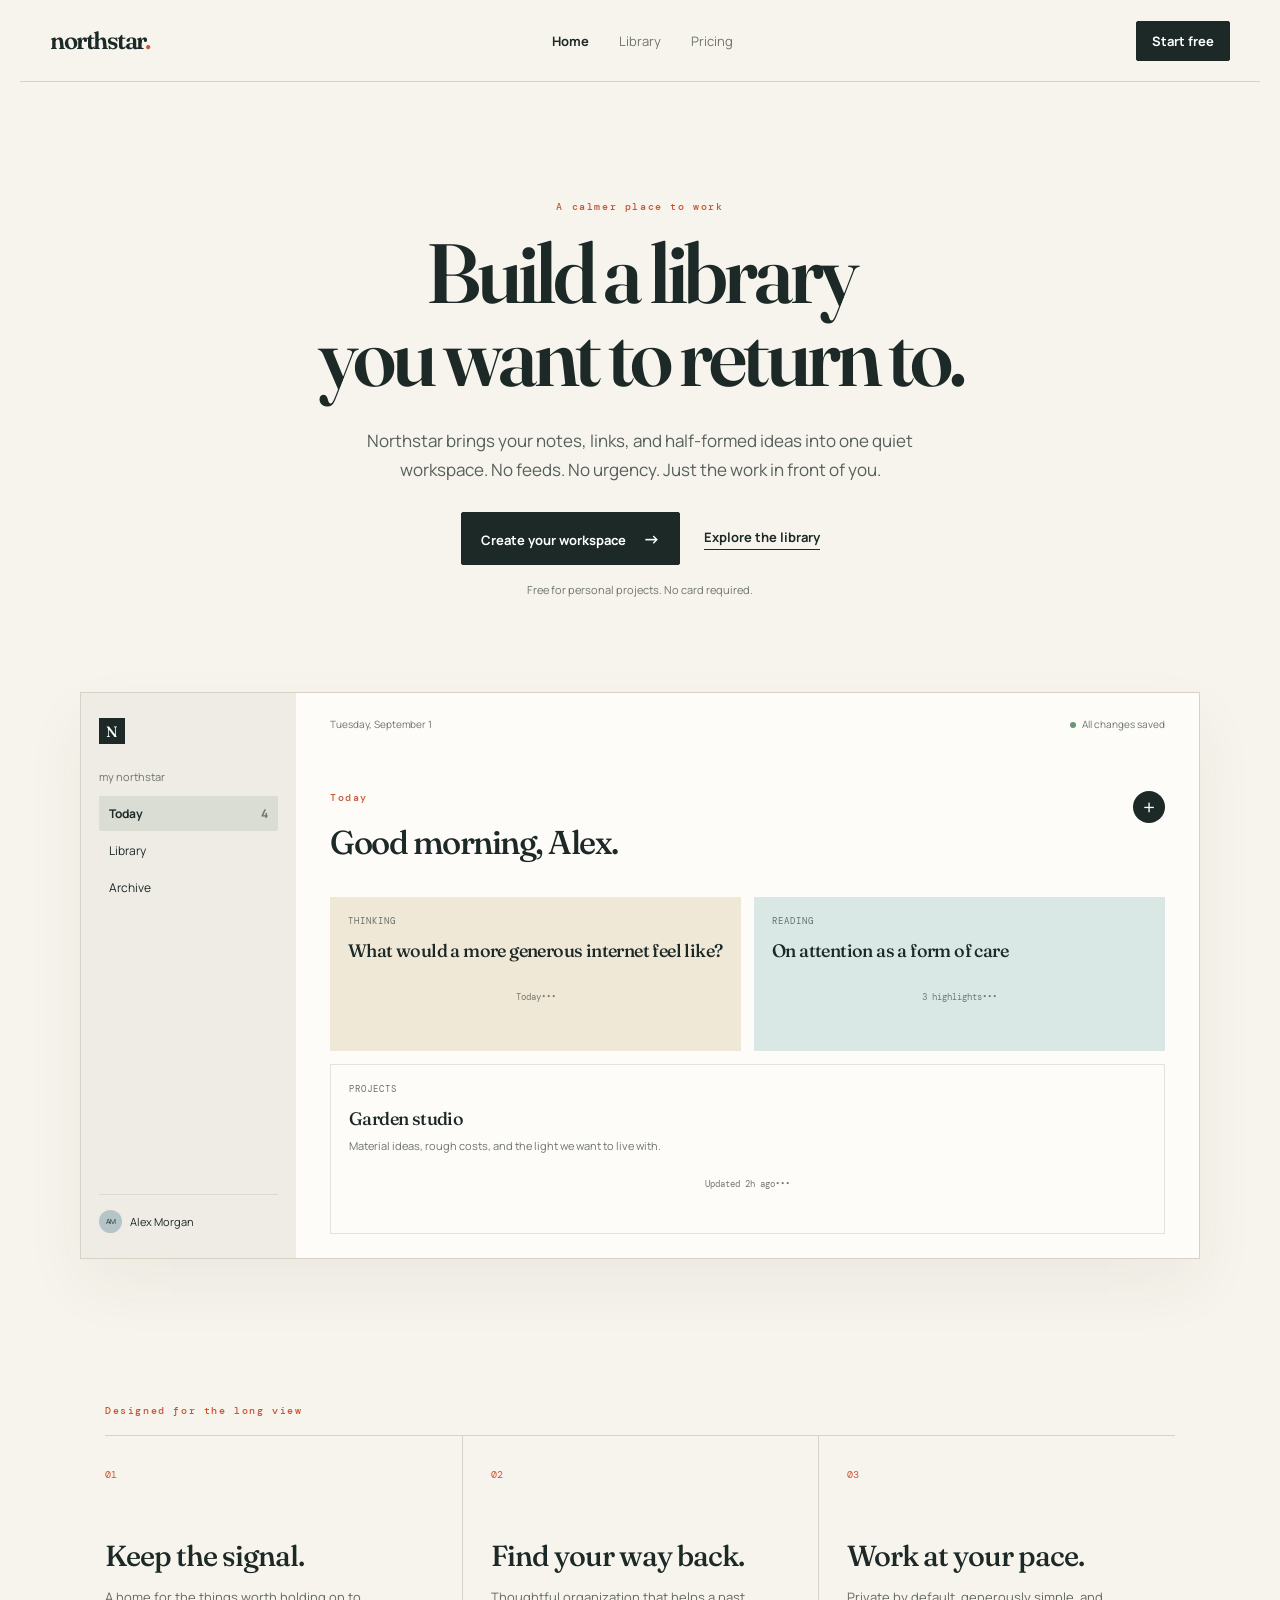
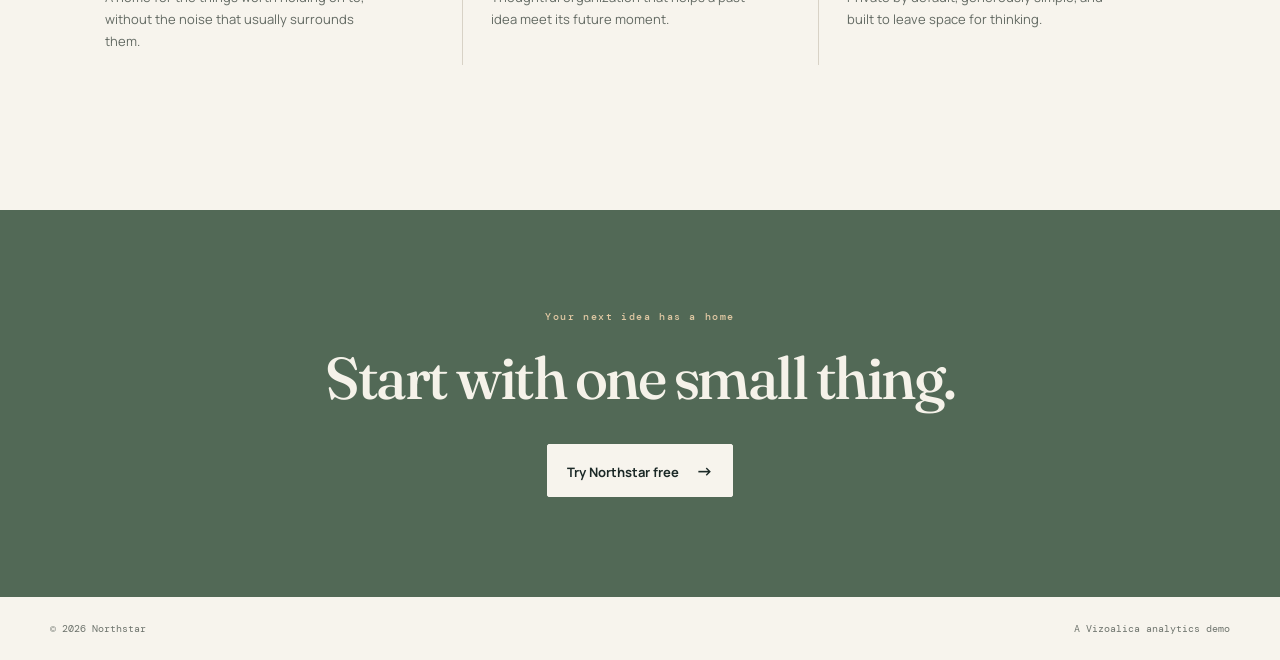
==== index.html @ 741818e5 "feat: add analytics demo site" ====
<!doctype html>
<html lang="en">
  <head>
    <meta charset="UTF-8" />
    <meta name="viewport" content="width=device-width, initial-scale=1.0" />
    <meta name="description" content="A product analytics demo site for Vizoalica." />
    <title>Northstar | Make room for what matters</title>
    <link rel="stylesheet" href="styles.css" />
    <script defer src="app.js"></script>
  </head>
  <body>
    <header class="site-header">
      <a class="wordmark" href="index.html" aria-label="Northstar home">northstar<span>.</span></a>
      <nav aria-label="Primary navigation">
        <a class="active" href="index.html">Home</a>
        <a href="library.html">Library</a>
        <a href="pricing.html">Pricing</a>
      </nav>
      <button class="button button-small" data-track="header_started" data-plan="starter">Start free</button>
    </header>

    <main>
      <section class="hero">
        <p class="eyebrow">A calmer place to work</p>
        <h1>Build a library<br />you want to return to.</h1>
        <p class="hero-copy">Northstar brings your notes, links, and half-formed ideas into one quiet workspace. No feeds. No urgency. Just the work in front of you.</p>
        <div class="hero-actions">
          <button class="button" data-track="hero_started" data-plan="starter">Create your workspace <span>→</span></button>
          <a class="text-link" href="library.html" data-track="hero_library_viewed">Explore the library</a>
        </div>
        <p class="microcopy">Free for personal projects. No card required.</p>
      </section>

      <section class="workspace-preview" aria-label="Northstar workspace preview">
        <aside>
          <div class="preview-mark">N</div>
          <p class="preview-title">my northstar</p>
          <a class="selected" href="#today">Today <span>4</span></a>
          <a href="#library">Library</a>
          <a href="#archive">Archive</a>
          <div class="sidebar-bottom"><span class="avatar">AM</span><span>Alex Morgan</span></div>
        </aside>
        <div class="preview-content">
          <div class="preview-topbar"><span>Tuesday, September 1</span><span class="online-dot">All changes saved</span></div>
          <div class="preview-heading"><div><p class="eyebrow">Today</p><h2>Good morning, Alex.</h2></div><button class="round-button" data-track="preview_new_note" aria-label="Create a new note">+</button></div>
          <div class="note-grid">
            <article class="note note-sand"><p class="note-label">THINKING</p><h3>What would a more generous internet feel like?</h3><footer><span>Today</span><span>•••</span></footer></article>
            <article class="note note-blue"><p class="note-label">READING</p><h3>On attention as a form of care</h3><footer><span>3 highlights</span><span>•••</span></footer></article>
            <article class="note note-white"><p class="note-label">PROJECTS</p><h3>Garden studio</h3><p class="note-body">Material ideas, rough costs, and the light we want to live with.</p><footer><span>Updated 2h ago</span><span>•••</span></footer></article>
          </div>
        </div>
      </section>

      <section class="principles">
        <p class="eyebrow">Designed for the long view</p>
        <div class="principle-grid">
          <article><span>01</span><h2>Keep the signal.</h2><p>A home for the things worth holding on to, without the noise that usually surrounds them.</p></article>
          <article><span>02</span><h2>Find your way back.</h2><p>Thoughtful organization that helps a past idea meet its future moment.</p></article>
          <article><span>03</span><h2>Work at your pace.</h2><p>Private by default, generously simple, and built to leave space for thinking.</p></article>
        </div>
      </section>

      <section class="closing-callout">
        <p class="eyebrow">Your next idea has a home</p>
        <h2>Start with one small thing.</h2>
        <button class="button button-light" data-track="closing_started" data-plan="starter">Try Northstar free <span>→</span></button>
      </section>
    </main>

    <footer><span>© 2026 Northstar</span><span>A Vizoalica analytics demo</span></footer>
    <dialog id="signup-dialog"><button class="dialog-close" aria-label="Close">×</button><p class="eyebrow">WELCOME IN</p><h2>Make this space yours.</h2><p>Choose a plan to continue exploring the Northstar workspace.</p><a class="button" href="pricing.html" data-track="signup_pricing_opened">View plans <span>→</span></a></dialog>
  </body>
</html>
---- styles.css ----
@import url('https://fonts.googleapis.com/css2?family=DM+Mono:wght@400;500&family=Fraunces:opsz,wght@9..144,500;9..144,600&family=Manrope:wght@400;500;600;700&display=swap');

:root { --ink:#1c2927; --paper:#f7f4ed; --sand:#e9dfca; --moss:#526956; --orange:#c85534; --line:#d8d2c6; --muted:#6e746d; }
* { box-sizing:border-box; }
body { margin:0; background:var(--paper); color:var(--ink); font-family:Manrope,Arial,sans-serif; }
a { color:inherit; text-decoration:none; } button,input { font:inherit; } button { cursor:pointer; }
.site-header { height:82px; display:flex; align-items:center; justify-content:space-between; max-width:1240px; padding:0 30px; margin:auto; border-bottom:1px solid var(--line); }
.wordmark { font-family:Fraunces,serif; font-size:24px; font-weight:600; letter-spacing:-1.5px; }.wordmark span { color:var(--orange); }.site-header nav { display:flex; gap:30px; font-size:13px; }.site-header nav a { color:var(--muted); }.site-header nav a.active { color:var(--ink); font-weight:700; }
.button { border:1px solid var(--ink); padding:14px 19px; background:var(--ink); color:#fff; border-radius:2px; font-size:13px; font-weight:700; transition:transform .2s, background .2s; }.button:hover { transform:translateY(-2px); background:#33403e; }.button span { margin-left:14px; font-size:17px; }.button-small { padding:10px 15px; }.button-light { background:var(--paper); color:var(--ink); border-color:var(--paper); }.button-outline { background:transparent; color:var(--ink); }.button-outline:hover { background:var(--ink); color:#fff; }
.hero { max-width:870px; margin:0 auto; text-align:center; padding:118px 25px 95px; }.eyebrow { color:var(--orange); font-size:10px; font-family:"DM Mono",monospace; font-weight:500; letter-spacing:1.6px; margin:0 0 18px; }.hero h1,.library-intro h1,.pricing-intro h1 { font:600 clamp(48px,7vw,84px)/.99 Fraunces,serif; letter-spacing:-4px; margin:0; }.hero-copy { max-width:590px; margin:30px auto 27px; color:#56605b; font-size:17px; line-height:1.7; }.hero-actions { display:flex; gap:24px; align-items:center; justify-content:center; }.text-link { border-bottom:1px solid var(--ink); padding-bottom:3px; font-size:13px; font-weight:700; }.microcopy { margin:17px 0 0; color:var(--muted); font-size:11px; }
.workspace-preview { display:grid; grid-template-columns:215px 1fr; max-width:1120px; min-height:505px; margin:0 auto 145px; background:#fdfcf9; border:1px solid var(--line); box-shadow:0 26px 60px #2e33250e; }.workspace-preview aside { background:#eeece5; padding:25px 18px; display:flex; flex-direction:column; }.preview-mark { background:var(--ink); color:#fff; width:26px; height:26px; display:grid; place-items:center; font:500 15px Fraunces,serif; margin-bottom:25px; }.preview-title { font-size:11px; color:var(--muted); margin:0 0 12px; }.workspace-preview aside a { padding:9px 10px; font-size:12px; border-radius:2px; margin-bottom:2px; }.workspace-preview aside a.selected { background:#d9ddd4; font-weight:700; }.workspace-preview aside a span { float:right; color:var(--muted); }.sidebar-bottom { border-top:1px solid #ddd9d0; margin-top:auto; padding-top:15px; font-size:11px; display:flex; gap:8px; align-items:center; }.avatar { background:#b5c4c6; width:23px; height:23px; border-radius:50%; display:grid; place-items:center; font-size:7px; }
.preview-content { padding:24px 34px; }.preview-topbar { display:flex; justify-content:space-between; color:var(--muted); font-size:10px; }.online-dot:before { content:""; display:inline-block; width:6px; height:6px; margin-right:6px; border-radius:50%; background:#6b9574; }.preview-heading { margin-top:60px; display:flex; justify-content:space-between; align-items:start; }.preview-heading h2 { font:500 33px Fraunces,serif; letter-spacing:-1.5px; margin:0; }.round-button { width:32px; height:32px; border-radius:50%; border:0; background:var(--ink); color:#fff; font-size:21px; }.note-grid { display:grid; grid-template-columns:1fr 1fr; gap:13px; margin-top:35px; }.note { min-height:154px; padding:18px; display:flex; flex-direction:column; }.note-white { grid-column:span 2; min-height:124px; border:1px solid #e5e2da; }.note-sand { background:#f0e8d7; }.note-blue { background:#d9e8e5; }.note-label,.library-card p { color:#697069; font:9px "DM Mono",monospace; letter-spacing:1px; margin:0 0 13px; }.note h3 { font:500 18px/1.2 Fraunces,serif; letter-spacing:-.6px; margin:0; }.note-body { color:var(--muted); font-size:11px; margin:8px 0 0; }.note footer { display:flex; justify-content:space-between; margin-top:auto; color:#737872; font-size:9px; }
.principles { max-width:1120px; margin:0 auto 145px; padding:0 25px; }.principle-grid { display:grid; grid-template-columns:repeat(3,1fr); border-top:1px solid var(--line); }.principle-grid article { padding:25px 28px 0 0; }.principle-grid article+article { padding-left:28px; border-left:1px solid var(--line); }.principle-grid span { font:10px "DM Mono",monospace; color:var(--orange); }.principle-grid h2 { font:500 29px Fraunces,serif; margin:55px 0 12px; letter-spacing:-1px; }.principle-grid p { color:#626962; font-size:13px; line-height:1.7; max-width:260px; }.closing-callout { text-align:center; padding:100px 25px; background:var(--moss); color:#f5f2e9; }.closing-callout h2 { font:500 clamp(37px,5vw,59px) Fraunces,serif; letter-spacing:-2.5px; margin:0 0 30px; }.closing-callout .eyebrow { color:#e1c9a4; } footer { max-width:1240px; margin:auto; padding:25px 30px; display:flex; justify-content:space-between; color:var(--muted); font:10px "DM Mono",monospace; }
.library-page,.pricing-page { max-width:1120px; margin:auto; padding:100px 25px 125px; }.library-intro,.pricing-intro { max-width:680px; }.library-intro>p:last-child,.pricing-intro>p:last-of-type { color:var(--muted); margin:22px 0 0; line-height:1.7; }.library-tools { margin-top:73px; padding:16px 0; border-block:1px solid var(--line); display:flex; justify-content:space-between; align-items:center; gap:20px; }.library-tools label { color:var(--muted); font:11px "DM Mono",monospace; }.library-tools input { display:block; margin-top:6px; width:220px; padding:8px 0; border:0; border-bottom:1px solid var(--ink); background:transparent; outline:0; font-size:12px; }.filter-group { display:flex; gap:7px; flex-wrap:wrap; }.filter,.billing-toggle button { border:0; background:transparent; padding:8px 11px; color:var(--muted); font-size:11px; }.filter.active,.billing-toggle button.active { background:var(--ink); color:#fff; border-radius:2px; }.library-grid { display:grid; grid-template-columns:repeat(3,1fr); gap:13px; margin-top:35px; }.library-card { min-height:240px; padding:22px; display:flex; flex-direction:column; transition:transform .2s; }.library-card:hover { transform:translateY(-4px); }.library-card h2 { font:500 25px/1.12 Fraunces,serif; letter-spacing:-1px; margin:0; max-width:250px; }.library-card span { margin-top:auto; font-size:10px; color:var(--muted); }.card-sand { background:#e8ddc6; }.card-ink { background:#263a38; color:#f4f0e8; }.card-ink p,.card-ink span { color:#c0cec7; }.card-moss { background:#a7b8a1; }.card-paper { border:1px solid var(--line); }.card-blue { background:#c8dcdc; }.card-red { background:#d2795b; }.empty-state { text-align:center; color:var(--muted); padding:60px; }.pricing-intro { text-align:center; margin:auto; }.billing-toggle { display:inline-flex; margin-top:34px; padding:4px; background:#e7e2d7; border-radius:3px; }.billing-toggle span { color:#e3c6a1; }.pricing-grid { display:grid; grid-template-columns:repeat(3,1fr); gap:14px; margin-top:70px; }.price-card { padding:28px; min-height:400px; border:1px solid var(--line); display:flex; flex-direction:column; }.price-card.featured { background:var(--ink); color:#fff; border-color:var(--ink); }.plan-name { margin:0; font:11px "DM Mono",monospace; color:var(--muted); }.featured .plan-name { color:#b7c5bb; }.plan-name span { color:#e6bd8a; margin-left:8px; }.price-card h2 { font:500 43px Fraunces,serif; letter-spacing:-2px; margin:35px 0 8px; }.price-card h2 small { font:11px Manrope,sans-serif; letter-spacing:0; color:var(--muted); }.price-card>p:not(.plan-name) { font-size:12px; line-height:1.6; color:var(--muted); }.featured>p:not(.plan-name) { color:#c6d0c8; }.price-card ul { list-style:none; margin:23px 0 auto; padding:0; font-size:12px; line-height:2.4; }.price-card li:before { content:"✓"; color:var(--orange); margin-right:8px; }.featured .button { background:#f5f2e9; color:var(--ink); border-color:#f5f2e9; }
dialog { width:min(430px,calc(100% - 32px)); border:0; padding:38px; background:var(--paper); color:var(--ink); box-shadow:0 25px 80px #0005; }.dialog-close { position:absolute; top:11px; right:15px; border:0; background:transparent; font-size:24px; }.dialog-close+h2,dialog h2 { font:500 37px/1 Fraunces,serif; letter-spacing:-1.5px; margin:0; }dialog>p:not(.eyebrow) { color:var(--muted); font-size:13px; line-height:1.6; margin:16px 0 25px; }dialog::backdrop { background:#17242199; }
@media (max-width:700px) { .site-header { height:68px; padding:0 18px; }.site-header nav { display:none; }.hero { padding:82px 22px 70px; }.hero h1,.library-intro h1,.pricing-intro h1 { letter-spacing:-2.5px; }.hero-actions { flex-direction:column; gap:18px; }.workspace-preview { margin:0 16px 90px; grid-template-columns:1fr; }.workspace-preview aside { display:none; }.preview-content { padding:19px; }.preview-heading { margin-top:35px; }.note-grid { grid-template-columns:1fr; }.note-white { grid-column:auto; }.principles { margin-bottom:90px; }.principle-grid { grid-template-columns:1fr; }.principle-grid article { padding:25px 0; border-bottom:1px solid var(--line); }.principle-grid article+article { padding-left:0; border-left:0; }.principle-grid h2 { margin-top:28px; }.library-page,.pricing-page { padding:70px 20px 85px; }.library-tools { align-items:flex-start; flex-direction:column; }.library-grid,.pricing-grid { grid-template-columns:1fr; }.pricing-grid { margin-top:48px; }.price-card { min-height:350px; } footer { padding:20px; } }
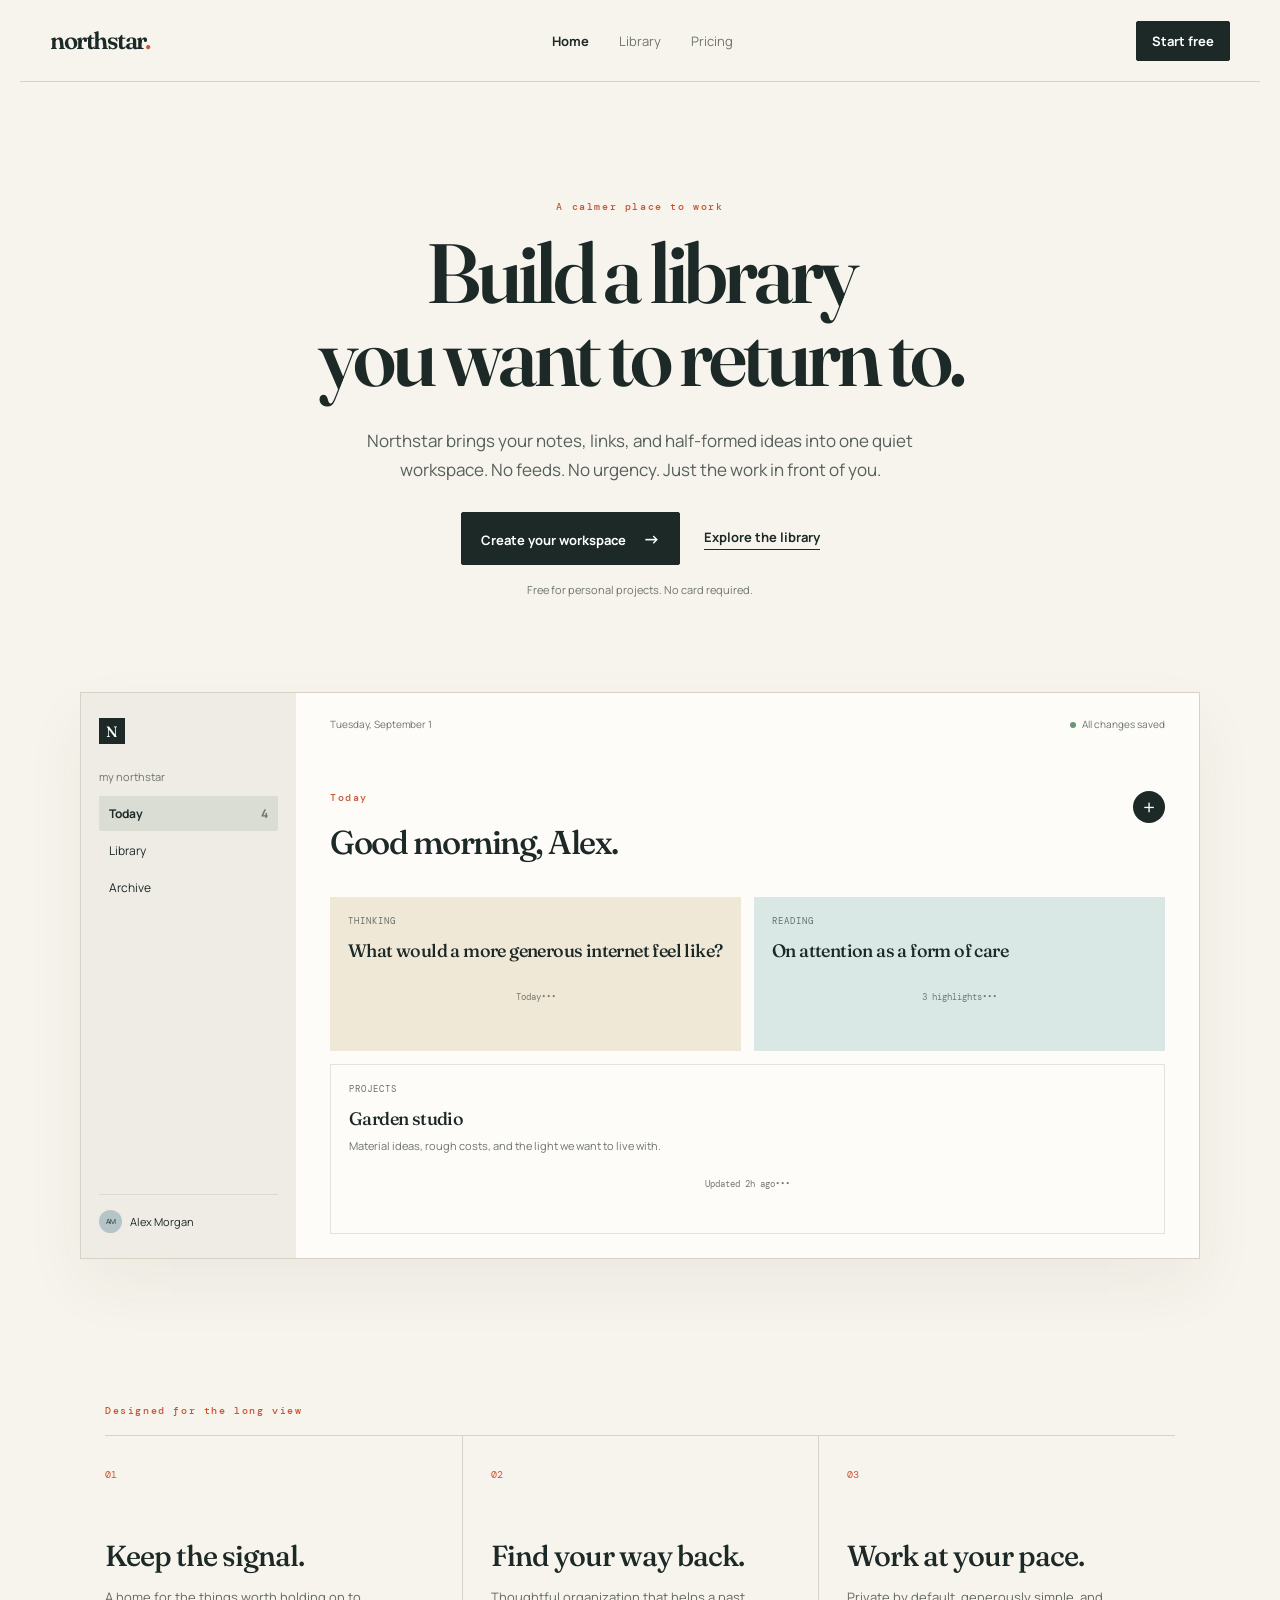
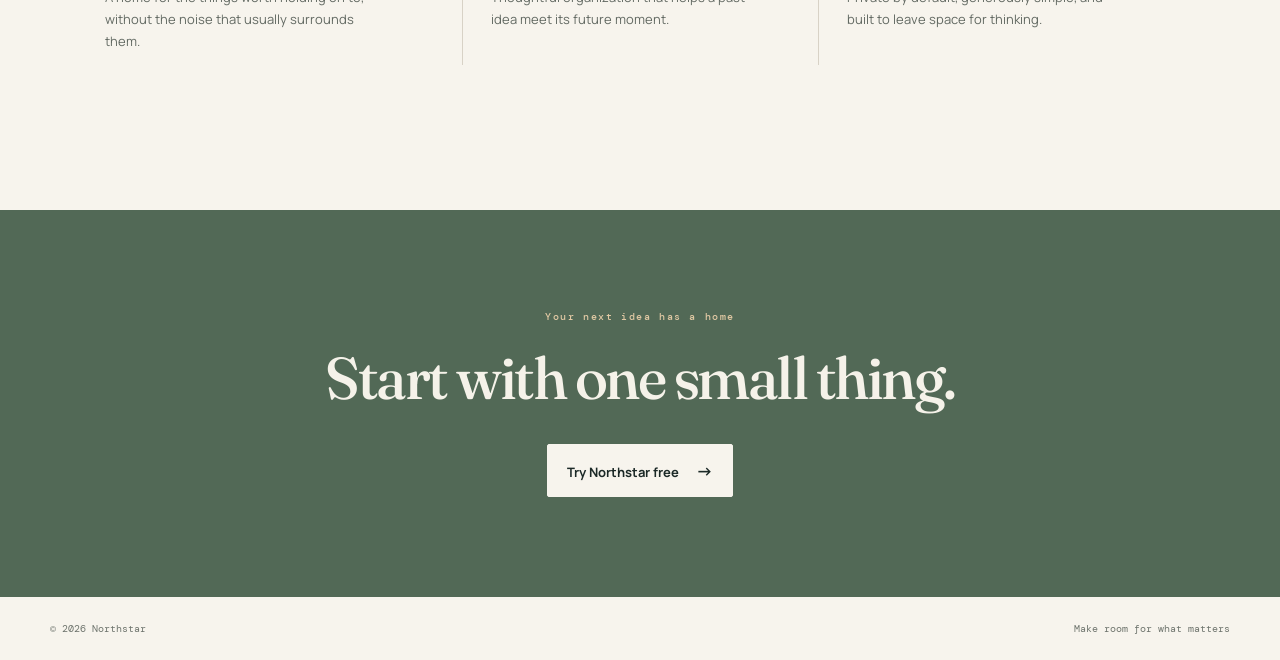
==== commit b3c93d4a: "chore: remove Vizoalica integration" ====
--- a/index.html
+++ b/index.html
@@ -3,7 +3,7 @@
   <head>
     <meta charset="UTF-8" />
     <meta name="viewport" content="width=device-width, initial-scale=1.0" />
-    <meta name="description" content="A product analytics demo site for Vizoalica." />
+    <meta name="description" content="A calmer place for notes, links, and ideas." />
     <title>Northstar | Make room for what matters</title>
     <link rel="stylesheet" href="styles.css" />
     <script defer src="app.js"></script>
@@ -16,7 +16,7 @@
         <a href="library.html">Library</a>
         <a href="pricing.html">Pricing</a>
       </nav>
-      <button class="button button-small" data-track="header_started" data-plan="starter">Start free</button>
+      <button class="button button-small" data-open-signup>Start free</button>
     </header>
 
     <main>
@@ -25,8 +25,8 @@
         <h1>Build a library<br />you want to return to.</h1>
         <p class="hero-copy">Northstar brings your notes, links, and half-formed ideas into one quiet workspace. No feeds. No urgency. Just the work in front of you.</p>
         <div class="hero-actions">
-          <button class="button" data-track="hero_started" data-plan="starter">Create your workspace <span>→</span></button>
-          <a class="text-link" href="library.html" data-track="hero_library_viewed">Explore the library</a>
+          <button class="button" data-open-signup>Create your workspace <span>→</span></button>
+          <a class="text-link" href="library.html">Explore the library</a>
         </div>
         <p class="microcopy">Free for personal projects. No card required.</p>
       </section>
@@ -42,7 +42,7 @@
         </aside>
         <div class="preview-content">
           <div class="preview-topbar"><span>Tuesday, September 1</span><span class="online-dot">All changes saved</span></div>
-          <div class="preview-heading"><div><p class="eyebrow">Today</p><h2>Good morning, Alex.</h2></div><button class="round-button" data-track="preview_new_note" aria-label="Create a new note">+</button></div>
+          <div class="preview-heading"><div><p class="eyebrow">Today</p><h2>Good morning, Alex.</h2></div><button class="round-button" data-open-signup aria-label="Create a new note">+</button></div>
           <div class="note-grid">
             <article class="note note-sand"><p class="note-label">THINKING</p><h3>What would a more generous internet feel like?</h3><footer><span>Today</span><span>•••</span></footer></article>
             <article class="note note-blue"><p class="note-label">READING</p><h3>On attention as a form of care</h3><footer><span>3 highlights</span><span>•••</span></footer></article>
@@ -63,11 +63,11 @@
       <section class="closing-callout">
         <p class="eyebrow">Your next idea has a home</p>
         <h2>Start with one small thing.</h2>
-        <button class="button button-light" data-track="closing_started" data-plan="starter">Try Northstar free <span>→</span></button>
+        <button class="button button-light" data-open-signup>Try Northstar free <span>→</span></button>
       </section>
     </main>
 
-    <footer><span>© 2026 Northstar</span><span>A Vizoalica analytics demo</span></footer>
-    <dialog id="signup-dialog"><button class="dialog-close" aria-label="Close">×</button><p class="eyebrow">WELCOME IN</p><h2>Make this space yours.</h2><p>Choose a plan to continue exploring the Northstar workspace.</p><a class="button" href="pricing.html" data-track="signup_pricing_opened">View plans <span>→</span></a></dialog>
+    <footer><span>© 2026 Northstar</span><span>Make room for what matters</span></footer>
+    <dialog id="signup-dialog"><button class="dialog-close" aria-label="Close">×</button><p class="eyebrow">WELCOME IN</p><h2>Make this space yours.</h2><p>Choose a plan to continue exploring the Northstar workspace.</p><a class="button" href="pricing.html">View plans <span>→</span></a></dialog>
   </body>
 </html>
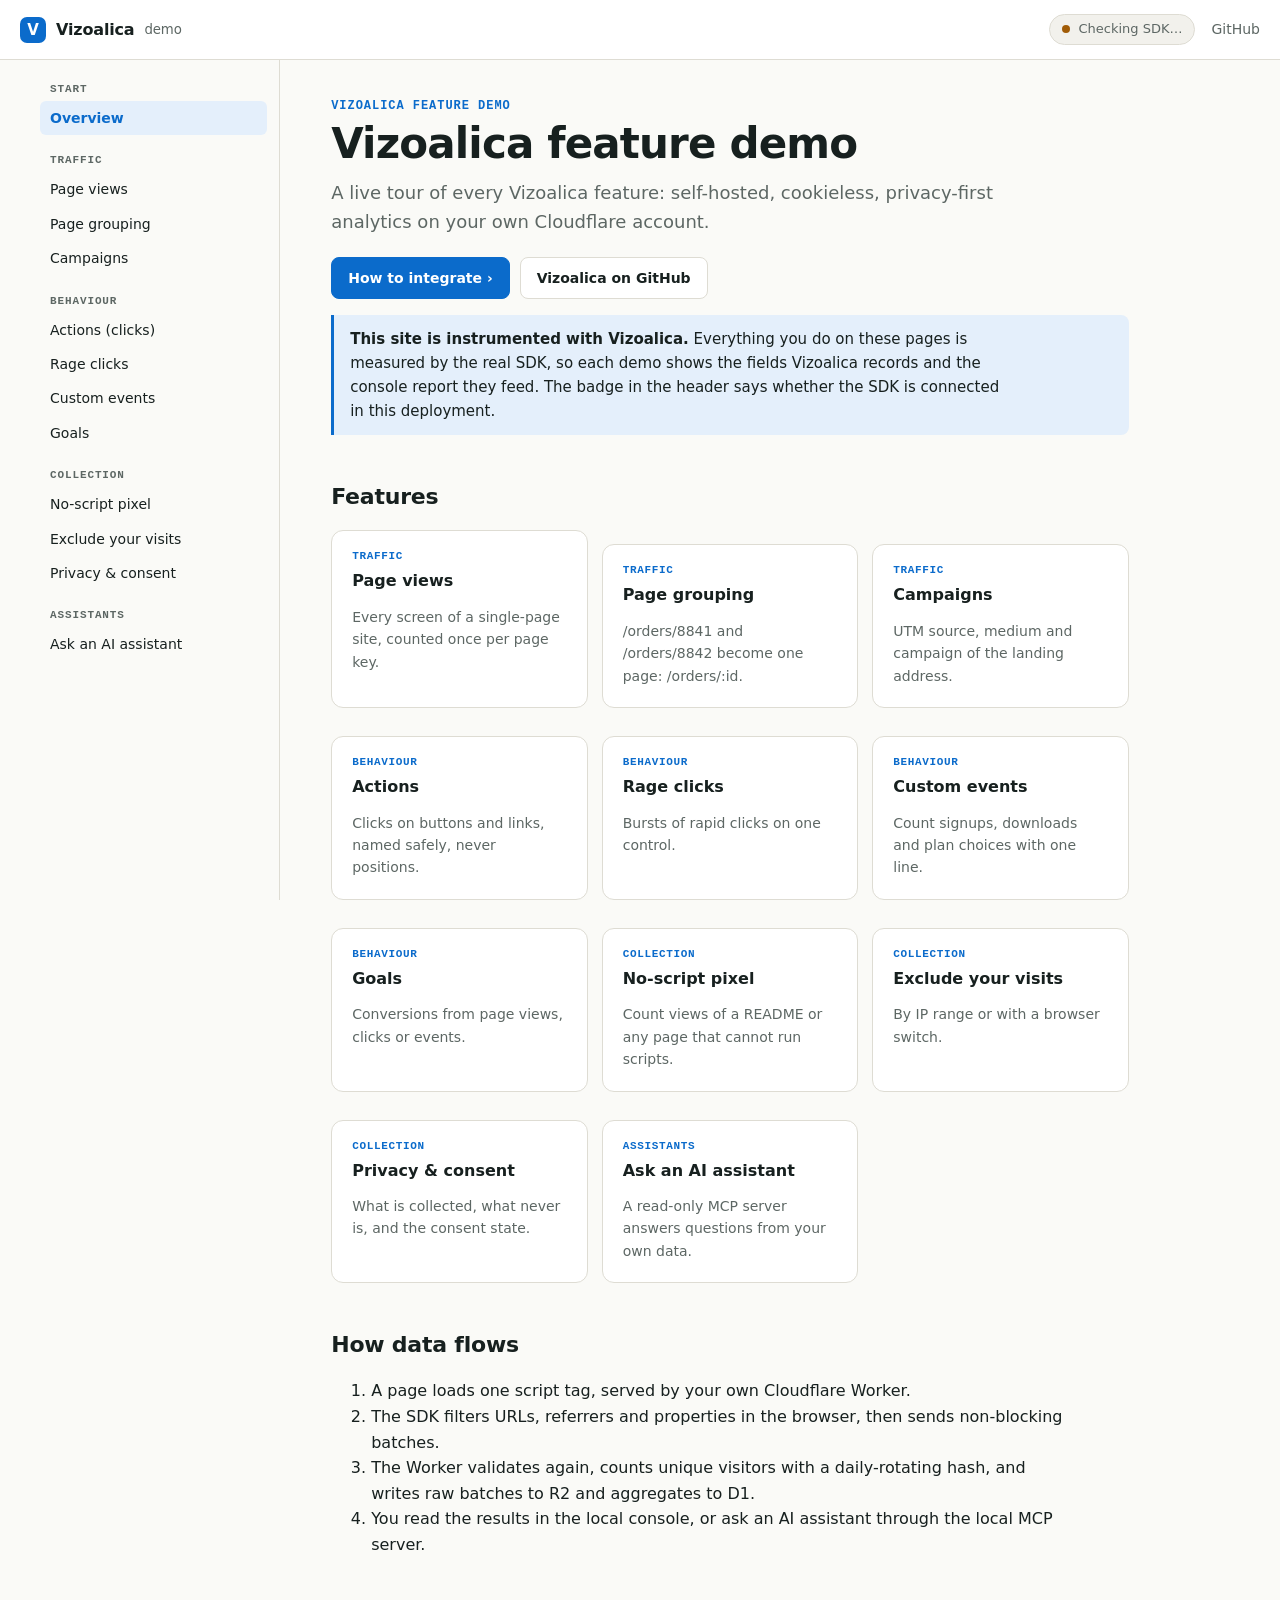
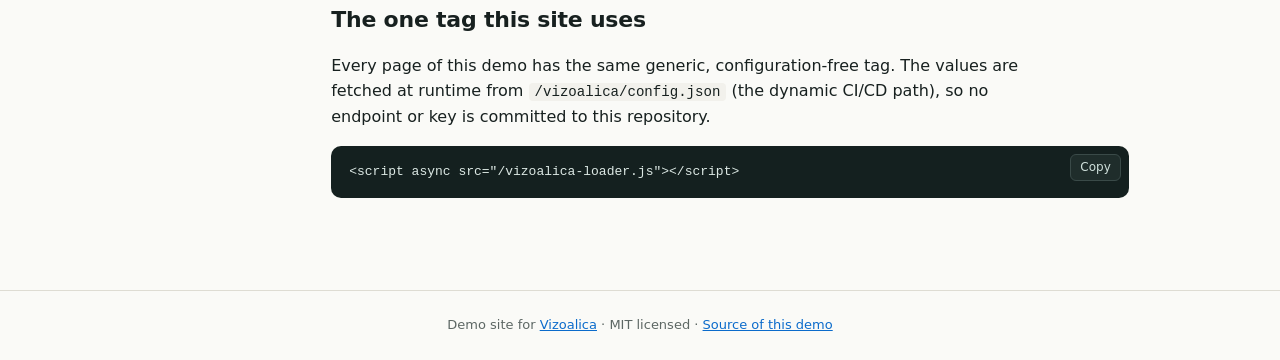
==== commit 7565b021: "Turn the sample site into the Vizoalica feature demo Replace the Northstar pages with a demo page pe" ====
--- a/index.html
+++ b/index.html
@@ -3,71 +3,33 @@
   <head>
     <meta charset="UTF-8" />
     <meta name="viewport" content="width=device-width, initial-scale=1.0" />
-    <meta name="description" content="A calmer place for notes, links, and ideas." />
-    <title>Northstar | Make room for what matters</title>
+    <meta name="description" content="A live tour of every Vizoalica feature: self-hosted, cookieless, privacy-first analytics on your own Cloudflare account." />
+    <title>Vizoalica feature demo | Vizoalica demo</title>
     <link rel="stylesheet" href="styles.css" />
+    <script async src="/vizoalica-loader.js"></script>
     <script defer src="app.js"></script>
   </head>
   <body>
-    <header class="site-header">
-      <a class="wordmark" href="index.html" aria-label="Northstar home">northstar<span>.</span></a>
-      <nav aria-label="Primary navigation">
-        <a class="active" href="index.html">Home</a>
-        <a href="library.html">Library</a>
-        <a href="pricing.html">Pricing</a>
-      </nav>
-      <button class="button button-small" data-open-signup>Start free</button>
-    </header>
-
-    <main>
-      <section class="hero">
-        <p class="eyebrow">A calmer place to work</p>
-        <h1>Build a library<br />you want to return to.</h1>
-        <p class="hero-copy">Northstar brings your notes, links, and half-formed ideas into one quiet workspace. No feeds. No urgency. Just the work in front of you.</p>
-        <div class="hero-actions">
-          <button class="button" data-open-signup>Create your workspace <span>→</span></button>
-          <a class="text-link" href="library.html">Explore the library</a>
-        </div>
-        <p class="microcopy">Free for personal projects. No card required.</p>
-      </section>
-
-      <section class="workspace-preview" aria-label="Northstar workspace preview">
-        <aside>
-          <div class="preview-mark">N</div>
-          <p class="preview-title">my northstar</p>
-          <a class="selected" href="#today">Today <span>4</span></a>
-          <a href="#library">Library</a>
-          <a href="#archive">Archive</a>
-          <div class="sidebar-bottom"><span class="avatar">AM</span><span>Alex Morgan</span></div>
-        </aside>
-        <div class="preview-content">
-          <div class="preview-topbar"><span>Tuesday, September 1</span><span class="online-dot">All changes saved</span></div>
-          <div class="preview-heading"><div><p class="eyebrow">Today</p><h2>Good morning, Alex.</h2></div><button class="round-button" data-open-signup aria-label="Create a new note">+</button></div>
-          <div class="note-grid">
-            <article class="note note-sand"><p class="note-label">THINKING</p><h3>What would a more generous internet feel like?</h3><footer><span>Today</span><span>•••</span></footer></article>
-            <article class="note note-blue"><p class="note-label">READING</p><h3>On attention as a form of care</h3><footer><span>3 highlights</span><span>•••</span></footer></article>
-            <article class="note note-white"><p class="note-label">PROJECTS</p><h3>Garden studio</h3><p class="note-body">Material ideas, rough costs, and the light we want to live with.</p><footer><span>Updated 2h ago</span><span>•••</span></footer></article>
-          </div>
-        </div>
-      </section>
-
-      <section class="principles">
-        <p class="eyebrow">Designed for the long view</p>
-        <div class="principle-grid">
-          <article><span>01</span><h2>Keep the signal.</h2><p>A home for the things worth holding on to, without the noise that usually surrounds them.</p></article>
-          <article><span>02</span><h2>Find your way back.</h2><p>Thoughtful organization that helps a past idea meet its future moment.</p></article>
-          <article><span>03</span><h2>Work at your pace.</h2><p>Private by default, generously simple, and built to leave space for thinking.</p></article>
-        </div>
-      </section>
-
-      <section class="closing-callout">
-        <p class="eyebrow">Your next idea has a home</p>
-        <h2>Start with one small thing.</h2>
-        <button class="button button-light" data-open-signup>Try Northstar free <span>→</span></button>
-      </section>
-    </main>
-
-    <footer><span>© 2026 Northstar</span><span>Make room for what matters</span></footer>
-    <dialog id="signup-dialog"><button class="dialog-close" aria-label="Close">×</button><p class="eyebrow">WELCOME IN</p><h2>Make this space yours.</h2><p>Choose a plan to continue exploring the Northstar workspace.</p><a class="button" href="pricing.html">View plans <span>→</span></a></dialog>
+    <header data-header></header>
+    <div class="shell">
+      <nav data-nav><noscript><a href="index.html">Overview</a></noscript></nav>
+      <main>
+        <p class="eyebrow">Vizoalica feature demo</p>
+        <h1>Vizoalica feature demo</h1>
+        <p class="lead">A live tour of every Vizoalica feature: self-hosted, cookieless, privacy-first analytics on your own Cloudflare account.</p>
+        <div class="toolbar"><button class="btn primary" data-integration="integration">How to integrate ›</button><a class="btn" href="https://github.com/ehud-am/vizoalica">Vizoalica on GitHub</a></div>
+<div class="callout"><p><strong>This site is instrumented with Vizoalica.</strong> Everything you do on these pages is measured by the real SDK, so each demo shows the fields Vizoalica records and the console report they feed. The badge in the header says whether the SDK is connected in this deployment.</p></div>
+<h2 class="section">Features</h2><div class="grid"><a class="card feature" href="pageviews.html"><span class="tag">Traffic</span><h3>Page views</h3><p>Every screen of a single-page site, counted once per page key.</p></a><a class="card feature" href="grouping.html"><span class="tag">Traffic</span><h3>Page grouping</h3><p>/orders/8841 and /orders/8842 become one page: /orders/:id.</p></a><a class="card feature" href="campaigns.html"><span class="tag">Traffic</span><h3>Campaigns</h3><p>UTM source, medium and campaign of the landing address.</p></a><a class="card feature" href="actions.html"><span class="tag">Behaviour</span><h3>Actions</h3><p>Clicks on buttons and links, named safely, never positions.</p></a><a class="card feature" href="rage-clicks.html"><span class="tag">Behaviour</span><h3>Rage clicks</h3><p>Bursts of rapid clicks on one control.</p></a><a class="card feature" href="events.html"><span class="tag">Behaviour</span><h3>Custom events</h3><p>Count signups, downloads and plan choices with one line.</p></a><a class="card feature" href="goals.html"><span class="tag">Behaviour</span><h3>Goals</h3><p>Conversions from page views, clicks or events.</p></a><a class="card feature" href="pixel.html"><span class="tag">Collection</span><h3>No-script pixel</h3><p>Count views of a README or any page that cannot run scripts.</p></a><a class="card feature" href="exclude.html"><span class="tag">Collection</span><h3>Exclude your visits</h3><p>By IP range or with a browser switch.</p></a><a class="card feature" href="privacy.html"><span class="tag">Collection</span><h3>Privacy & consent</h3><p>What is collected, what never is, and the consent state.</p></a><a class="card feature" href="ai.html"><span class="tag">Assistants</span><h3>Ask an AI assistant</h3><p>A read-only MCP server answers questions from your own data.</p></a></div>
+<h2 class="section">How data flows</h2><ol><li>A page loads one script tag, served by your own Cloudflare Worker.</li><li>The SDK filters URLs, referrers and properties in the browser, then sends non-blocking batches.</li><li>The Worker validates again, counts unique visitors with a daily-rotating hash, and writes raw batches to R2 and aggregates to D1.</li><li>You read the results in the local console, or ask an AI assistant through the local MCP server.</li></ol>
+<h2 class="section">The one tag this site uses</h2><p>Every page of this demo has the same generic, configuration-free tag. The values are fetched at runtime from <code>/vizoalica/config.json</code> (the dynamic CI/CD path), so no endpoint or key is committed to this repository.</p><pre class="code"><code>&lt;script async src=&quot;/vizoalica-loader.js&quot;&gt;&lt;/script&gt;</code></pre>
+      </main>
+    </div>
+    <footer data-footer></footer>
+    <template id="integration" data-title="Install Vizoalica"><ol><li>Install the CLI: <code>npm install -g vizoalica</code></li><li>Create your backend: <code>vizoalica env add prod</code></li><li>Open the console: <code>vizoalica console</code>, choose <em>Websites → Add website</em>.</li><li>Paste the script tag from the website's <em>Install</em> page into your pages.</li></ol><pre class="code"><code>&lt;script
+  defer
+  src=&quot;https://&lt;your-backend&gt;.workers.dev/vizoalica.js&quot;
+  data-source=&quot;&lt;website key&gt;&quot;
+  data-token-url=&quot;none&quot;
+&gt;&lt;/script&gt;</code></pre><p>Needs Node.js 22+, macOS or Linux, and a Cloudflare account. Full guide: <a href="https://github.com/ehud-am/vizoalica#deployment-in-four-steps">deployment in four steps</a>.</p></template>
   </body>
 </html>
--- a/styles.css
+++ b/styles.css
@@ -1,16 +1,146 @@
-@import url('https://fonts.googleapis.com/css2?family=DM+Mono:wght@400;500&family=Fraunces:opsz,wght@9..144,500;9..144,600&family=Manrope:wght@400;500;600;700&display=swap');
+:root {
+  --bg: #fafaf7;
+  --surface: #ffffff;
+  --surface-2: #f2f1ec;
+  --ink: #17201f;
+  --muted: #5d6764;
+  --line: #dedcd3;
+  --accent: #0b6bcb;
+  --accent-ink: #ffffff;
+  --accent-soft: #e4effb;
+  --ok: #1d7a46;
+  --warn: #a15c07;
+  --bad: #b3261e;
+  --code-bg: #14201f;
+  --code-ink: #dce8e4;
+  --code-key: #8cc8ff;
+  --code-str: #f2c879;
+  --sans: system-ui, -apple-system, "Segoe UI", Roboto, sans-serif;
+  --mono: ui-monospace, "SF Mono", Menlo, Consolas, monospace;
+  color-scheme: light dark;
+}
+@media (prefers-color-scheme: dark) {
+  :root:not([data-theme="light"]) {
+    --bg: #111716; --surface: #182120; --surface-2: #1f2a29; --ink: #e8eeec; --muted: #9baba6;
+    --line: #2d3b39; --accent: #6db3ff; --accent-ink: #0a1a2b; --accent-soft: #14283d;
+    --ok: #5fd390; --warn: #f0b35a; --bad: #ff8a80; --code-bg: #0b1110;
+  }
+}
+:root[data-theme="dark"] {
+  --bg: #111716; --surface: #182120; --surface-2: #1f2a29; --ink: #e8eeec; --muted: #9baba6;
+  --line: #2d3b39; --accent: #6db3ff; --accent-ink: #0a1a2b; --accent-soft: #14283d;
+  --ok: #5fd390; --warn: #f0b35a; --bad: #ff8a80; --code-bg: #0b1110;
+}
 
-:root { --ink:#1c2927; --paper:#f7f4ed; --sand:#e9dfca; --moss:#526956; --orange:#c85534; --line:#d8d2c6; --muted:#6e746d; }
-* { box-sizing:border-box; }
-body { margin:0; background:var(--paper); color:var(--ink); font-family:Manrope,Arial,sans-serif; }
-a { color:inherit; text-decoration:none; } button,input { font:inherit; } button { cursor:pointer; }
-.site-header { height:82px; display:flex; align-items:center; justify-content:space-between; max-width:1240px; padding:0 30px; margin:auto; border-bottom:1px solid var(--line); }
-.wordmark { font-family:Fraunces,serif; font-size:24px; font-weight:600; letter-spacing:-1.5px; }.wordmark span { color:var(--orange); }.site-header nav { display:flex; gap:30px; font-size:13px; }.site-header nav a { color:var(--muted); }.site-header nav a.active { color:var(--ink); font-weight:700; }
-.button { border:1px solid var(--ink); padding:14px 19px; background:var(--ink); color:#fff; border-radius:2px; font-size:13px; font-weight:700; transition:transform .2s, background .2s; }.button:hover { transform:translateY(-2px); background:#33403e; }.button span { margin-left:14px; font-size:17px; }.button-small { padding:10px 15px; }.button-light { background:var(--paper); color:var(--ink); border-color:var(--paper); }.button-outline { background:transparent; color:var(--ink); }.button-outline:hover { background:var(--ink); color:#fff; }
-.hero { max-width:870px; margin:0 auto; text-align:center; padding:118px 25px 95px; }.eyebrow { color:var(--orange); font-size:10px; font-family:"DM Mono",monospace; font-weight:500; letter-spacing:1.6px; margin:0 0 18px; }.hero h1,.library-intro h1,.pricing-intro h1 { font:600 clamp(48px,7vw,84px)/.99 Fraunces,serif; letter-spacing:-4px; margin:0; }.hero-copy { max-width:590px; margin:30px auto 27px; color:#56605b; font-size:17px; line-height:1.7; }.hero-actions { display:flex; gap:24px; align-items:center; justify-content:center; }.text-link { border-bottom:1px solid var(--ink); padding-bottom:3px; font-size:13px; font-weight:700; }.microcopy { margin:17px 0 0; color:var(--muted); font-size:11px; }
-.workspace-preview { display:grid; grid-template-columns:215px 1fr; max-width:1120px; min-height:505px; margin:0 auto 145px; background:#fdfcf9; border:1px solid var(--line); box-shadow:0 26px 60px #2e33250e; }.workspace-preview aside { background:#eeece5; padding:25px 18px; display:flex; flex-direction:column; }.preview-mark { background:var(--ink); color:#fff; width:26px; height:26px; display:grid; place-items:center; font:500 15px Fraunces,serif; margin-bottom:25px; }.preview-title { font-size:11px; color:var(--muted); margin:0 0 12px; }.workspace-preview aside a { padding:9px 10px; font-size:12px; border-radius:2px; margin-bottom:2px; }.workspace-preview aside a.selected { background:#d9ddd4; font-weight:700; }.workspace-preview aside a span { float:right; color:var(--muted); }.sidebar-bottom { border-top:1px solid #ddd9d0; margin-top:auto; padding-top:15px; font-size:11px; display:flex; gap:8px; align-items:center; }.avatar { background:#b5c4c6; width:23px; height:23px; border-radius:50%; display:grid; place-items:center; font-size:7px; }
-.preview-content { padding:24px 34px; }.preview-topbar { display:flex; justify-content:space-between; color:var(--muted); font-size:10px; }.online-dot:before { content:""; display:inline-block; width:6px; height:6px; margin-right:6px; border-radius:50%; background:#6b9574; }.preview-heading { margin-top:60px; display:flex; justify-content:space-between; align-items:start; }.preview-heading h2 { font:500 33px Fraunces,serif; letter-spacing:-1.5px; margin:0; }.round-button { width:32px; height:32px; border-radius:50%; border:0; background:var(--ink); color:#fff; font-size:21px; }.note-grid { display:grid; grid-template-columns:1fr 1fr; gap:13px; margin-top:35px; }.note { min-height:154px; padding:18px; display:flex; flex-direction:column; }.note-white { grid-column:span 2; min-height:124px; border:1px solid #e5e2da; }.note-sand { background:#f0e8d7; }.note-blue { background:#d9e8e5; }.note-label,.library-card p { color:#697069; font:9px "DM Mono",monospace; letter-spacing:1px; margin:0 0 13px; }.note h3 { font:500 18px/1.2 Fraunces,serif; letter-spacing:-.6px; margin:0; }.note-body { color:var(--muted); font-size:11px; margin:8px 0 0; }.note footer { display:flex; justify-content:space-between; margin-top:auto; color:#737872; font-size:9px; }
-.principles { max-width:1120px; margin:0 auto 145px; padding:0 25px; }.principle-grid { display:grid; grid-template-columns:repeat(3,1fr); border-top:1px solid var(--line); }.principle-grid article { padding:25px 28px 0 0; }.principle-grid article+article { padding-left:28px; border-left:1px solid var(--line); }.principle-grid span { font:10px "DM Mono",monospace; color:var(--orange); }.principle-grid h2 { font:500 29px Fraunces,serif; margin:55px 0 12px; letter-spacing:-1px; }.principle-grid p { color:#626962; font-size:13px; line-height:1.7; max-width:260px; }.closing-callout { text-align:center; padding:100px 25px; background:var(--moss); color:#f5f2e9; }.closing-callout h2 { font:500 clamp(37px,5vw,59px) Fraunces,serif; letter-spacing:-2.5px; margin:0 0 30px; }.closing-callout .eyebrow { color:#e1c9a4; } footer { max-width:1240px; margin:auto; padding:25px 30px; display:flex; justify-content:space-between; color:var(--muted); font:10px "DM Mono",monospace; }
-.library-page,.pricing-page { max-width:1120px; margin:auto; padding:100px 25px 125px; }.library-intro,.pricing-intro { max-width:680px; }.library-intro>p:last-child,.pricing-intro>p:last-of-type { color:var(--muted); margin:22px 0 0; line-height:1.7; }.library-tools { margin-top:73px; padding:16px 0; border-block:1px solid var(--line); display:flex; justify-content:space-between; align-items:center; gap:20px; }.library-tools label { color:var(--muted); font:11px "DM Mono",monospace; }.library-tools input { display:block; margin-top:6px; width:220px; padding:8px 0; border:0; border-bottom:1px solid var(--ink); background:transparent; outline:0; font-size:12px; }.filter-group { display:flex; gap:7px; flex-wrap:wrap; }.filter,.billing-toggle button { border:0; background:transparent; padding:8px 11px; color:var(--muted); font-size:11px; }.filter.active,.billing-toggle button.active { background:var(--ink); color:#fff; border-radius:2px; }.library-grid { display:grid; grid-template-columns:repeat(3,1fr); gap:13px; margin-top:35px; }.library-card { min-height:240px; padding:22px; display:flex; flex-direction:column; transition:transform .2s; }.library-card:hover { transform:translateY(-4px); }.library-card h2 { font:500 25px/1.12 Fraunces,serif; letter-spacing:-1px; margin:0; max-width:250px; }.library-card span { margin-top:auto; font-size:10px; color:var(--muted); }.card-sand { background:#e8ddc6; }.card-ink { background:#263a38; color:#f4f0e8; }.card-ink p,.card-ink span { color:#c0cec7; }.card-moss { background:#a7b8a1; }.card-paper { border:1px solid var(--line); }.card-blue { background:#c8dcdc; }.card-red { background:#d2795b; }.empty-state { text-align:center; color:var(--muted); padding:60px; }.pricing-intro { text-align:center; margin:auto; }.billing-toggle { display:inline-flex; margin-top:34px; padding:4px; background:#e7e2d7; border-radius:3px; }.billing-toggle span { color:#e3c6a1; }.pricing-grid { display:grid; grid-template-columns:repeat(3,1fr); gap:14px; margin-top:70px; }.price-card { padding:28px; min-height:400px; border:1px solid var(--line); display:flex; flex-direction:column; }.price-card.featured { background:var(--ink); color:#fff; border-color:var(--ink); }.plan-name { margin:0; font:11px "DM Mono",monospace; color:var(--muted); }.featured .plan-name { color:#b7c5bb; }.plan-name span { color:#e6bd8a; margin-left:8px; }.price-card h2 { font:500 43px Fraunces,serif; letter-spacing:-2px; margin:35px 0 8px; }.price-card h2 small { font:11px Manrope,sans-serif; letter-spacing:0; color:var(--muted); }.price-card>p:not(.plan-name) { font-size:12px; line-height:1.6; color:var(--muted); }.featured>p:not(.plan-name) { color:#c6d0c8; }.price-card ul { list-style:none; margin:23px 0 auto; padding:0; font-size:12px; line-height:2.4; }.price-card li:before { content:"✓"; color:var(--orange); margin-right:8px; }.featured .button { background:#f5f2e9; color:var(--ink); border-color:#f5f2e9; }
-dialog { width:min(430px,calc(100% - 32px)); border:0; padding:38px; background:var(--paper); color:var(--ink); box-shadow:0 25px 80px #0005; }.dialog-close { position:absolute; top:11px; right:15px; border:0; background:transparent; font-size:24px; }.dialog-close+h2,dialog h2 { font:500 37px/1 Fraunces,serif; letter-spacing:-1.5px; margin:0; }dialog>p:not(.eyebrow) { color:var(--muted); font-size:13px; line-height:1.6; margin:16px 0 25px; }dialog::backdrop { background:#17242199; }
-@media (max-width:700px) { .site-header { height:68px; padding:0 18px; }.site-header nav { display:none; }.hero { padding:82px 22px 70px; }.hero h1,.library-intro h1,.pricing-intro h1 { letter-spacing:-2.5px; }.hero-actions { flex-direction:column; gap:18px; }.workspace-preview { margin:0 16px 90px; grid-template-columns:1fr; }.workspace-preview aside { display:none; }.preview-content { padding:19px; }.preview-heading { margin-top:35px; }.note-grid { grid-template-columns:1fr; }.note-white { grid-column:auto; }.principles { margin-bottom:90px; }.principle-grid { grid-template-columns:1fr; }.principle-grid article { padding:25px 0; border-bottom:1px solid var(--line); }.principle-grid article+article { padding-left:0; border-left:0; }.principle-grid h2 { margin-top:28px; }.library-page,.pricing-page { padding:70px 20px 85px; }.library-tools { align-items:flex-start; flex-direction:column; }.library-grid,.pricing-grid { grid-template-columns:1fr; }.pricing-grid { margin-top:48px; }.price-card { min-height:350px; } footer { padding:20px; } }
+* { box-sizing: border-box; }
+html { scroll-padding-top: 76px; }
+body { margin: 0; background: var(--bg); color: var(--ink); font: 16px/1.6 var(--sans); }
+a { color: var(--accent); }
+code, pre, kbd { font-family: var(--mono); }
+:not(pre) > code { background: var(--surface-2); padding: 1px 6px; border-radius: 4px; font-size: .88em; }
+button, input, select, textarea { font: inherit; color: inherit; }
+button { cursor: pointer; }
+:focus-visible { outline: 2px solid var(--accent); outline-offset: 2px; }
+.sr-only { position: absolute; width: 1px; height: 1px; overflow: hidden; clip: rect(0 0 0 0); white-space: nowrap; }
+
+/* header */
+.site-header { position: sticky; top: 0; z-index: 20; display: flex; align-items: center; gap: 16px; height: 60px; padding: 0 20px; background: var(--surface); border-bottom: 1px solid var(--line); }
+.brand { display: flex; align-items: center; gap: 10px; color: var(--ink); text-decoration: none; font-weight: 700; letter-spacing: -.01em; }
+.brand-mark { width: 26px; height: 26px; border-radius: 7px; background: var(--accent); color: var(--accent-ink); display: grid; place-items: center; font-size: 15px; }
+.brand small { color: var(--muted); font-weight: 500; }
+.header-spacer { flex: 1; }
+.header-link { color: var(--muted); text-decoration: none; font-size: 14px; }
+.header-link:hover { color: var(--ink); }
+.menu-toggle { display: none; border: 1px solid var(--line); background: transparent; border-radius: 6px; padding: 6px 10px; }
+
+/* layout */
+.shell { display: grid; grid-template-columns: 260px minmax(0, 1fr); max-width: 1240px; margin: 0 auto; }
+.sidebar { position: sticky; top: 60px; align-self: start; height: calc(100vh - 60px); overflow-y: auto; padding: 24px 12px 40px 20px; border-right: 1px solid var(--line); }
+.sidebar h2 { margin: 20px 0 6px; padding: 0 10px; font: 600 11px/1 var(--mono); letter-spacing: .08em; text-transform: uppercase; color: var(--muted); }
+.sidebar h2:first-child { margin-top: 0; }
+.sidebar a { display: block; padding: 6px 10px; border-radius: 6px; color: var(--ink); text-decoration: none; font-size: 14px; }
+.sidebar a:hover { background: var(--surface-2); }
+.sidebar a[aria-current="page"] { background: var(--accent-soft); color: var(--accent); font-weight: 600; }
+main { min-width: 0; padding: 40px clamp(20px, 4vw, 56px) 80px; max-width: 900px; }
+.site-footer { border-top: 1px solid var(--line); padding: 24px 20px; text-align: center; color: var(--muted); font-size: 13px; }
+
+/* content */
+.eyebrow { margin: 0 0 8px; font: 600 12px/1 var(--mono); letter-spacing: .08em; text-transform: uppercase; color: var(--accent); }
+h1 { margin: 0 0 12px; font-size: clamp(30px, 4.5vw, 42px); line-height: 1.12; letter-spacing: -.02em; }
+h2.section { margin: 44px 0 10px; font-size: 22px; letter-spacing: -.01em; }
+h3 { margin: 0 0 6px; font-size: 16px; }
+.lead { font-size: 18px; color: var(--muted); max-width: 62ch; margin: 0 0 20px; }
+p, li { max-width: 68ch; }
+.toolbar { display: flex; flex-wrap: wrap; gap: 10px; align-items: center; margin: 18px 0 0; }
+
+.btn { display: inline-flex; align-items: center; gap: 8px; padding: 9px 16px; border: 1px solid var(--line); border-radius: 8px; background: var(--surface); color: var(--ink); font-weight: 600; font-size: 14px; text-decoration: none; }
+.btn:hover { border-color: var(--accent); }
+.btn.primary { background: var(--accent); border-color: var(--accent); color: var(--accent-ink); }
+.btn.small { padding: 5px 10px; font-size: 13px; }
+
+.card { background: var(--surface); border: 1px solid var(--line); border-radius: 12px; padding: 20px; }
+.card + .card { margin-top: 14px; }
+.card > :first-child { margin-top: 0; }
+.card > :last-child { margin-bottom: 0; }
+.grid { display: grid; grid-template-columns: repeat(auto-fill, minmax(250px, 1fr)); gap: 14px; margin-top: 16px; }
+.feature { display: flex; flex-direction: column; gap: 6px; color: var(--ink); text-decoration: none; transition: border-color .15s, transform .15s; }
+.feature:hover { border-color: var(--accent); transform: translateY(-2px); }
+.feature p { margin: 0; color: var(--muted); font-size: 14px; }
+.feature .tag { font: 600 11px/1 var(--mono); color: var(--accent); letter-spacing: .06em; text-transform: uppercase; }
+
+.status { display: inline-flex; align-items: center; gap: 8px; padding: 4px 12px; border-radius: 999px; background: var(--surface-2); border: 1px solid var(--line); font-size: 13px; color: var(--muted); }
+.status::before { content: ""; width: 8px; height: 8px; border-radius: 50%; background: var(--warn); }
+.status[data-state="live"]::before { background: var(--ok); }
+.status[data-state="off"]::before { background: var(--muted); }
+
+.callout { border-left: 3px solid var(--accent); background: var(--accent-soft); padding: 12px 16px; border-radius: 0 8px 8px 0; margin: 16px 0; font-size: 15px; }
+.callout > :first-child { margin-top: 0; } .callout > :last-child { margin-bottom: 0; }
+
+/* code */
+.code-wrap { position: relative; margin: 12px 0; }
+pre.code { margin: 0; padding: 16px 18px; overflow-x: auto; background: var(--code-bg); color: var(--code-ink); border-radius: 10px; font-size: 13px; line-height: 1.6; }
+.code-label { display: block; margin: 14px 0 -4px; font: 600 12px var(--mono); color: var(--muted); }
+.copy { position: absolute; top: 8px; right: 8px; padding: 3px 9px; font-size: 12px; border: 1px solid #3a4a48; background: #1f2d2b; color: #cfe0db; border-radius: 6px; }
+output.out { display: block; min-height: 3em; }
+
+/* demo */
+.demo { background: var(--surface); border: 1px solid var(--line); border-radius: 12px; overflow: hidden; }
+.demo-head { display: flex; align-items: center; justify-content: space-between; gap: 12px; padding: 10px 16px; background: var(--surface-2); border-bottom: 1px solid var(--line); font: 600 12px var(--mono); letter-spacing: .06em; text-transform: uppercase; color: var(--muted); }
+.demo-body { padding: 18px; display: grid; gap: 16px; }
+.row { display: flex; flex-wrap: wrap; gap: 10px; align-items: center; }
+.field { display: grid; gap: 4px; font-size: 13px; color: var(--muted); }
+.field input, .field select, .field textarea { padding: 8px 10px; border: 1px solid var(--line); border-radius: 8px; background: var(--bg); color: var(--ink); font-size: 14px; width: 100%; }
+.field textarea { font-family: var(--mono); font-size: 13px; min-height: 90px; }
+.fields-2 { display: grid; grid-template-columns: repeat(auto-fit, minmax(220px, 1fr)); gap: 12px; }
+.log { margin: 0; padding: 0; list-style: none; font: 13px/1.5 var(--mono); max-height: 220px; overflow-y: auto; }
+.log li { padding: 5px 0; border-bottom: 1px dashed var(--line); max-width: none; }
+.log li:first-child { color: var(--ink); }
+.log .yes { color: var(--ok); } .log .no { color: var(--muted); } .log .bad { color: var(--bad); }
+.kv { display: grid; grid-template-columns: max-content 1fr; gap: 4px 14px; margin: 0; font-size: 14px; }
+.kv dt { color: var(--muted); } .kv dd { margin: 0; font-family: var(--mono); font-size: 13px; word-break: break-word; }
+.hint { font-size: 13px; color: var(--muted); margin: 0; }
+
+table { width: 100%; border-collapse: collapse; font-size: 14px; margin: 12px 0; }
+th, td { text-align: left; padding: 8px 12px; border-bottom: 1px solid var(--line); vertical-align: top; }
+th { font: 600 12px var(--mono); letter-spacing: .05em; text-transform: uppercase; color: var(--muted); }
+.table-wrap { overflow-x: auto; }
+.yes-mark { color: var(--ok); font-weight: 700; } .no-mark { color: var(--bad); font-weight: 700; }
+
+/* dialog */
+dialog { width: min(720px, calc(100% - 24px)); max-height: calc(100vh - 40px); padding: 0; border: 1px solid var(--line); border-radius: 14px; background: var(--surface); color: var(--ink); box-shadow: 0 30px 90px #0006; }
+dialog::backdrop { background: #0a1210aa; }
+.dialog-head { position: sticky; top: 0; display: flex; align-items: center; justify-content: space-between; gap: 12px; padding: 16px 22px; background: var(--surface); border-bottom: 1px solid var(--line); }
+.dialog-head h2 { margin: 0; font-size: 19px; }
+.dialog-close { border: 0; background: transparent; font-size: 26px; line-height: 1; padding: 0 6px; color: var(--muted); }
+.dialog-body { padding: 8px 22px 24px; }
+.dialog-body ol { padding-left: 22px; }
+.dialog-body li { margin-bottom: 8px; }
+
+@media (max-width: 860px) {
+  .shell { grid-template-columns: 1fr; }
+  .menu-toggle { display: inline-block; }
+  .sidebar { display: none; position: static; height: auto; border-right: 0; border-bottom: 1px solid var(--line); }
+  .sidebar.open { display: block; }
+  main { padding-top: 28px; }
+}
+@media (prefers-reduced-motion: reduce) { * { transition: none !important; } }
